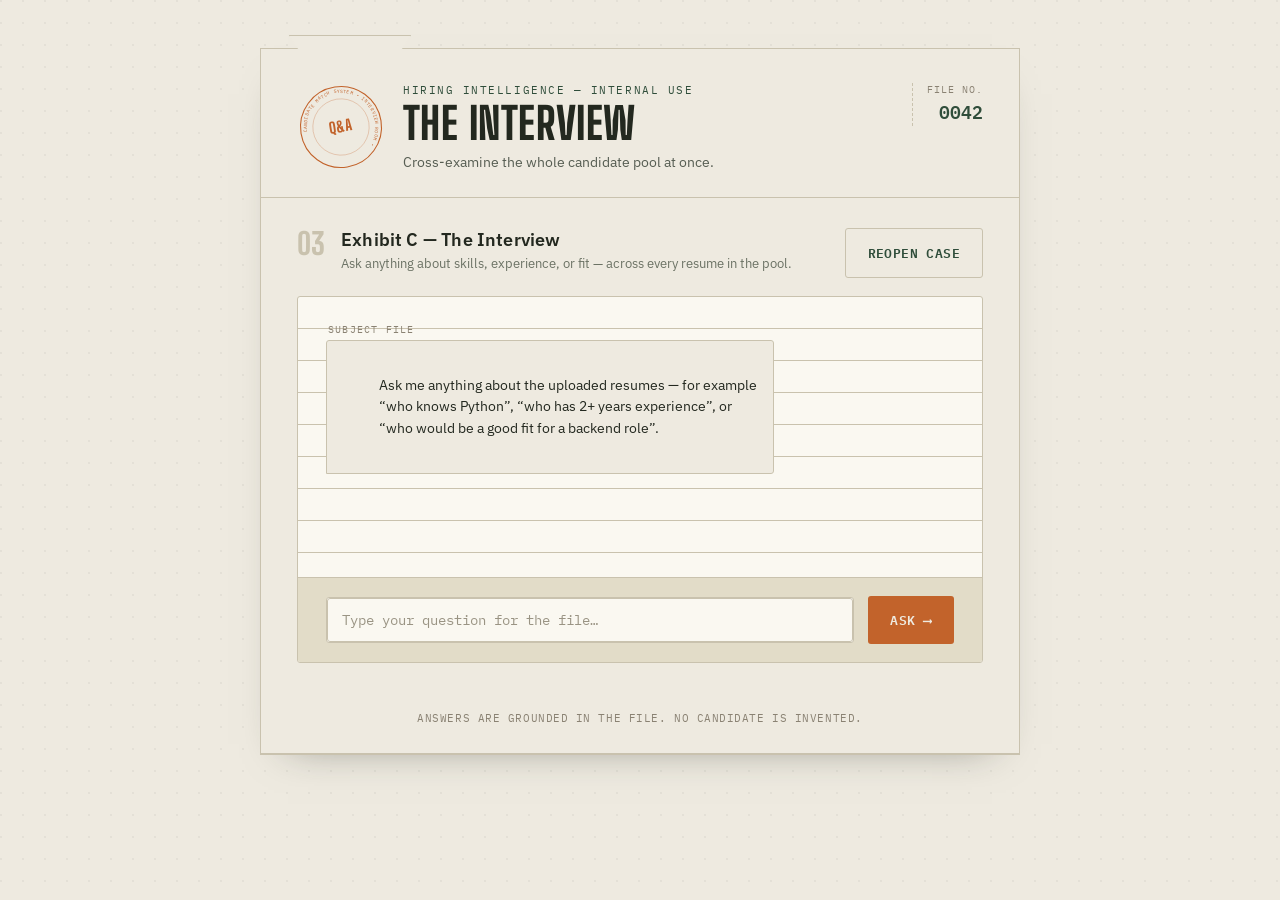
==== templates/chat.html @ f8dad5a3 "feat: add resume chatbot (RAG) + split upload/match/chat flow" ====
<!DOCTYPE html>
<html lang="en">
<head>
<meta charset="UTF-8">
<meta name="viewport" content="width=device-width, initial-scale=1.0">
<title>AI Resume Matcher — Chat</title>
<link rel="preconnect" href="https://fonts.googleapis.com">
<link rel="preconnect" href="https://fonts.gstatic.com" crossorigin>
<link href="https://fonts.googleapis.com/css2?family=Big+Shoulders+Display:wght@600;800&family=IBM+Plex+Mono:wght@400;500;600&family=IBM+Plex+Sans:wght@400;500;600&display=swap" rel="stylesheet">
<link rel="stylesheet" href="/static/style.css">
<link rel="stylesheet" href="/static/chat.css">
</head>
<body>

<main class="folder folder--chat">

  <header class="folder__header">
    <div class="stamp" aria-hidden="true">
      <svg viewBox="0 0 200 200" class="stamp__svg">
        <defs>
          <path id="stampCircleChat" d="M 100,100 m -78,0 a 78,78 0 1,1 156,0 a 78,78 0 1,1 -156,0"/>
        </defs>
        <circle cx="100" cy="100" r="92" class="stamp__ring stamp__ring--outer"/>
        <circle cx="100" cy="100" r="64" class="stamp__ring stamp__ring--inner"/>
        <text class="stamp__text">
          <textPath href="#stampCircleChat" startOffset="0%">
            CANDIDATE MATCH SYSTEM &#8226; INTERVIEW ROOM &#8226;
          </textPath>
        </text>
        <text x="100" y="112" class="stamp__pct" text-anchor="middle">Q&amp;A</text>
      </svg>
    </div>

    <div class="folder__heading">
      <p class="eyebrow">Hiring Intelligence &#8212; Internal Use</p>
      <h1>The&nbsp;Interview</h1>
      <p class="folder__sub">Cross-examine the whole candidate pool at once.</p>
    </div>

    <div class="case-tab">
      <span class="case-tab__label">File No.</span>
      <span class="case-tab__value">0042</span>
    </div>
  </header>

  <section class="exhibit exhibit--chat" aria-labelledby="exhibitC">
    <div class="exhibit__head">
      <span class="exhibit__index">03</span>
      <div>
        <h2 id="exhibitC">Exhibit C &#8212; The Interview</h2>
        <p class="exhibit__hint">Ask anything about skills, experience, or fit — across every resume in the pool.</p>
      </div>
      <button type="button" id="reset-btn" class="btn btn--ghost">Reopen Case</button>
    </div>

    <div class="interview-room">
      <div class="transcript" id="chat-window">
        <div class="entry entry--bot">
          <span class="entry__tag">SUBJECT FILE</span>
          <div class="entry__bubble">
            Ask me anything about the uploaded resumes — for example
            &#8220;who knows Python&#8221;, &#8220;who has 2+ years experience&#8221;, or
            &#8220;who would be a good fit for a backend role&#8221;.
          </div>
        </div>
      </div>

      <form id="chat-form" class="interrogate-form">
        <div class="notepad notepad--chat">
          <input
            type="text"
            id="question-input"
            name="question"
            placeholder="Type your question for the file&#8230;"
            autocomplete="off"
            required
          />
        </div>
        <button type="submit" class="btn btn--rust" id="send-btn">Ask&nbsp;&#10230;</button>
      </form>
    </div>
  </section>

  <footer class="folder__footer">
    <span>Answers are grounded in the file. No candidate is invented.</span>
  </footer>

</main>

<script src="/static/chat.js"></script>
</body>
</html>
---- static/style.css ----
/* ============================================================
   AI Resume Matcher — "Case File" system
   Palette:
     --paper       #EEEAE0  base stock
     --paper-dark  #E2DCC8  inset / card stock
     --ink         #23281F  primary text, near-black green ink
     --pine        #2F4D3A  primary accent (folder tab, upload)
     --rust        #C2632B  secondary accent (stamp, match CTA)
     --line        #C9C2AE  hairline rules
   Type:
     Display — Big Shoulders Display (stenciled, stamped feel)
     Body    — IBM Plex Sans
     Data    — IBM Plex Mono (filenames, counters, JD body)
   ============================================================ */

:root{
  --paper: #EEEAE0;
  --paper-dark: #E2DCC8;
  --ink: #23281F;
  --pine: #2F4D3A;
  --pine-dark: #213b2c;
  --rust: #C2632B;
  --rust-dark: #a14f22;
  --line: #C9C2AE;
  --radius: 3px;
}

*{ box-sizing: border-box; }

body{
  margin: 0;
  padding: 48px 20px 80px;
  background: var(--paper);
  background-image:
    radial-gradient(circle at 1px 1px, rgba(35,40,31,0.05) 1px, transparent 0);
  background-size: 22px 22px;
  color: var(--ink);
  font-family: 'IBM Plex Sans', Arial, sans-serif;
  display: flex;
  justify-content: center;
}

.visually-hidden-input{
  position: absolute;
  width: 1px; height: 1px;
  opacity: 0; overflow: hidden;
}

/* ---------- Folder shell ---------- */

.folder{
  width: 100%;
  max-width: 760px;
  background: var(--paper);
  border: 1px solid var(--line);
  box-shadow: 0 1px 0 var(--line), 0 18px 40px -28px rgba(35,40,31,0.5);
  position: relative;
}

.folder::before{
  /* die-cut tab notch at top-left, evokes a manila folder edge */
  content: "";
  position: absolute;
  top: -14px;
  left: 28px;
  width: 120px;
  height: 14px;
  background: var(--paper);
  border: 1px solid var(--line);
  border-bottom: none;
  clip-path: polygon(8% 100%, 0 0, 100% 0, 92% 100%);
}

.folder__header{
  display: grid;
  grid-template-columns: auto 1fr auto;
  align-items: center;
  gap: 18px;
  padding: 34px 36px 26px;
  border-bottom: 1px solid var(--line);
}

.eyebrow{
  margin: 0 0 6px;
  font-family: 'IBM Plex Mono', monospace;
  font-size: 11px;
  letter-spacing: 0.14em;
  text-transform: uppercase;
  color: var(--pine);
}

.folder__heading h1{
  margin: 0;
  font-family: 'Big Shoulders Display', sans-serif;
  font-weight: 800;
  font-size: 44px;
  line-height: 0.95;
  letter-spacing: 0.01em;
  text-transform: uppercase;
  color: var(--ink);
}

.folder__sub{
  margin: 8px 0 0;
  font-size: 14px;
  color: #565d52;
}

.case-tab{
  align-self: start;
  text-align: right;
  font-family: 'IBM Plex Mono', monospace;
  border-left: 1px dashed var(--line);
  padding-left: 14px;
  white-space: nowrap;
}

.case-tab__label{
  display: block;
  font-size: 10px;
  letter-spacing: 0.1em;
  text-transform: uppercase;
  color: #8a8273;
}

.case-tab__value{
  display: block;
  font-size: 18px;
  font-weight: 600;
  color: var(--pine);
}

/* ---------- Stamp signature ---------- */

.stamp{
  width: 88px;
  height: 88px;
  transform: rotate(-9deg);
  flex-shrink: 0;
}

.stamp__svg{ width: 100%; height: 100%; }

.stamp__ring{
  fill: none;
  stroke: var(--rust);
}
.stamp__ring--outer{ stroke-width: 2.5; }
.stamp__ring--inner{ stroke-width: 1; opacity: 0.6; }

.stamp__text{
  font-family: 'IBM Plex Mono', monospace;
  font-size: 10.5px;
  letter-spacing: 0.05em;
  fill: var(--rust);
  text-transform: uppercase;
}

.stamp__pct{
  font-family: 'Big Shoulders Display', sans-serif;
  font-weight: 800;
  font-size: 34px;
  fill: var(--rust);
}

/* ---------- Exhibit sections ---------- */

.exhibit{
  padding: 30px 36px;
}

.exhibit__head{
  display: flex;
  gap: 16px;
  align-items: baseline;
  margin-bottom: 18px;
}

.exhibit__index{
  font-family: 'Big Shoulders Display', sans-serif;
  font-weight: 800;
  font-size: 30px;
  color: var(--line);
  line-height: 1;
}

.exhibit h2{
  margin: 0 0 4px;
  font-size: 18px;
  font-weight: 600;
  letter-spacing: 0.01em;
}

.exhibit__hint{
  margin: 0;
  font-size: 13px;
  color: #6b7264;
}

/* ---------- Dropzone (upload) ---------- */

.dropform{
  display: flex;
  flex-direction: column;
  gap: 16px;
}

.dropzone{
  display: flex;
  flex-direction: column;
  align-items: center;
  gap: 10px;
  text-align: center;
  padding: 30px 20px;
  border: 1.5px dashed var(--line);
  border-radius: var(--radius);
  background: var(--paper-dark);
  color: var(--pine);
  cursor: pointer;
  transition: border-color 0.15s ease, background 0.15s ease;
}

.dropzone:hover{
  border-color: var(--pine);
}

.dropzone--drag{
  border-color: var(--pine);
  background: #dfe7df;
}

.dropzone--filled{
  border-style: solid;
  border-color: var(--pine);
}

.dropzone__icon{
  width: 30px;
  height: 30px;
  color: var(--pine);
}

.dropzone__text{
  display: flex;
  flex-direction: column;
  gap: 2px;
}

.dropzone__text strong{
  font-size: 14px;
  color: var(--ink);
}

.dropzone__text span{
  font-size: 12px;
  color: #767d6c;
}

.dropzone__filename{
  font-family: 'IBM Plex Mono', monospace;
  font-size: 12.5px;
  color: var(--rust);
  min-height: 16px;
}

/* ---------- Notepad (JD textarea) ---------- */

.matchform{
  display: flex;
  flex-direction: column;
  gap: 16px;
}

.notepad{
  position: relative;
  border: 1px solid var(--line);
  background: #FAF8F1;
  border-radius: var(--radius);
  padding-left: 44px;
  box-shadow: inset 0 1px 0 rgba(255,255,255,0.6);
}

.notepad::before{
  /* red margin rule, legal-pad style */
  content: "";
  position: absolute;
  top: 0;
  bottom: 0;
  left: 32px;
  width: 1px;
  background: rgba(194, 99, 43, 0.35);
}

#jd{
  width: 100%;
  border: none;
  background: transparent;
  resize: vertical;
  font-family: 'IBM Plex Mono', monospace;
  font-size: 13.5px;
  line-height: 26px;
  color: var(--ink);
  padding: 14px 16px 14px 8px;
  background-image: repeating-linear-gradient(
    to bottom,
    transparent 0,
    transparent 25px,
    var(--line) 25px,
    var(--line) 26px
  );
}

#jd:focus,
.dropzone:focus-within{
  outline: none;
  box-shadow: 0 0 0 3px rgba(47, 77, 58, 0.25);
}

#jd::placeholder{
  color: #9a9484;
}

/* ---------- Buttons ---------- */

.btn{
  align-self: flex-start;
  font-family: 'IBM Plex Mono', monospace;
  font-size: 13px;
  font-weight: 600;
  letter-spacing: 0.03em;
  text-transform: uppercase;
  color: var(--paper);
  border: none;
  border-radius: var(--radius);
  padding: 13px 22px;
  cursor: pointer;
  transition: transform 0.1s ease, background 0.15s ease;
}

.btn:active{ transform: translateY(1px); }

.btn:focus-visible{
  outline: 3px solid var(--ink);
  outline-offset: 2px;
}

.btn--pine{ background: var(--pine); }
.btn--pine:hover{ background: var(--pine-dark); }

.btn--rust{ background: var(--rust); }
.btn--rust:hover{ background: var(--rust-dark); }

/* ---------- Divider between exhibits ---------- */

.divider{
  display: flex;
  align-items: center;
  gap: 10px;
  padding: 0 36px;
}

.divider span:not(.divider__mark){
  flex: 1;
  height: 1px;
  background: var(--line);
}

.divider__mark{
  font-family: 'IBM Plex Mono', monospace;
  font-size: 12px;
  color: var(--pine);
  width: 22px;
  height: 22px;
  border: 1px solid var(--line);
  border-radius: 50%;
  display: flex;
  align-items: center;
  justify-content: center;
}

/* ---------- Footer ---------- */

.folder__footer{
  padding: 18px 36px 28px;
  font-family: 'IBM Plex Mono', monospace;
  font-size: 11px;
  letter-spacing: 0.05em;
  text-transform: uppercase;
  color: #8a8273;
  text-align: center;
}

/* ---------- Responsive ---------- */

@media (max-width: 600px){
  body{ padding: 28px 12px 60px; }

  .folder__header{
    grid-template-columns: auto 1fr;
    grid-template-areas:
      "stamp heading"
      "tab   tab";
    padding: 26px 20px 20px;
  }
  .stamp{ grid-area: stamp; width: 64px; height: 64px; }
  .folder__heading{ grid-area: heading; }
  .case-tab{
    grid-area: tab;
    text-align: left;
    border-left: none;
    border-top: 1px dashed var(--line);
    padding: 10px 0 0;
    margin-top: 10px;
  }

  .folder__heading h1{ font-size: 32px; }

  .exhibit{ padding: 24px 20px; }
  .divider{ padding: 0 20px; }
  .folder__footer{ padding: 16px 20px 24px; }
}

@media (prefers-reduced-motion: reduce){
  .btn{ transition: none; }
}
---- static/chat.css ----
/* ============================================================
   AI Resume Matcher — Chat ("The Interview")
   Extends style.css — relies on the same --paper / --ink / --pine /
   --rust / --line variables already defined there. Loaded AFTER
   style.css, so this file only adds what's new for the chat view.
   ============================================================ */

.folder--chat{
  display: flex;
  flex-direction: column;
}

.exhibit--chat{
  display: flex;
  flex-direction: column;
  flex: 1;
}

.exhibit--chat .exhibit__head{
  align-items: flex-start;
  justify-content: space-between;
}

.exhibit--chat .exhibit__head > div{
  flex: 1;
}

/* ---------- Ghost button (Reopen Case / reset) ---------- */

.btn--ghost{
  background: transparent;
  color: var(--pine);
  border: 1px solid var(--line);
  align-self: flex-start;
}

.btn--ghost:hover{
  background: var(--paper-dark);
  border-color: var(--pine);
}

/* ---------- Interview room shell ---------- */

.interview-room{
  display: flex;
  flex-direction: column;
  border: 1px solid var(--line);
  background: #FAF8F1;
  border-radius: var(--radius);
  overflow: hidden;
}

/* ---------- Transcript (message list) ---------- */

.transcript{
  display: flex;
  flex-direction: column;
  gap: 18px;
  padding: 26px 28px;
  max-height: 480px;
  min-height: 280px;
  overflow-y: auto;
  background-image: repeating-linear-gradient(
    to bottom,
    transparent 0,
    transparent 31px,
    var(--line) 31px,
    var(--line) 32px
  );
}

.entry{
  display: flex;
  flex-direction: column;
  gap: 4px;
  max-width: 82%;
}

.entry--user{
  align-self: flex-end;
  align-items: flex-end;
}

.entry--bot{
  align-self: flex-start;
  align-items: flex-start;
}

.entry__tag{
  font-family: 'IBM Plex Mono', monospace;
  font-size: 10px;
  letter-spacing: 0.12em;
  text-transform: uppercase;
  color: #8a8273;
  padding: 0 2px;
}

.entry--user .entry__tag{
  color: var(--rust);
}

.entry__bubble{
  font-size: 14px;
  line-height: 1.55;
  padding: 12px 16px;
  border-radius: var(--radius);
  white-space: pre-wrap;
}

.entry--bot .entry__bubble{
  background: var(--paper);
  border: 1px solid var(--line);
  color: var(--ink);
  border-bottom-left-radius: 0;
}

.entry--user .entry__bubble{
  background: var(--pine);
  color: var(--paper);
  border-bottom-right-radius: 0;
}

.entry__bubble.is-loading{
  font-style: italic;
  color: #8a8273;
}

.entry--bot .entry__bubble.is-error{
  background: #f3e3da;
  border-color: var(--rust);
  color: var(--rust-dark);
}

/* ---------- Question input row ---------- */

.interrogate-form{
  display: flex;
  gap: 14px;
  align-items: center;
  padding: 18px 28px;
  border-top: 1px solid var(--line);
  background: var(--paper-dark);
}

.notepad--chat{
  flex: 1;
  padding-left: 0;
  background: #FAF8F1;
}

.notepad--chat::before{
  display: none;
}

#question-input{
  width: 100%;
  border: 1px solid var(--line);
  background: #FAF8F1;
  border-radius: var(--radius);
  font-family: 'IBM Plex Mono', monospace;
  font-size: 13.5px;
  color: var(--ink);
  padding: 12px 14px;
}

#question-input::placeholder{
  color: #9a9484;
}

#question-input:focus{
  outline: none;
  box-shadow: 0 0 0 3px rgba(47, 77, 58, 0.25);
  border-color: var(--pine);
}

#send-btn:disabled{
  background: #b9ad97;
  cursor: not-allowed;
}

/* ---------- Responsive ---------- */

@media (max-width: 600px){
  .exhibit--chat .exhibit__head{
    flex-direction: column;
    gap: 12px;
  }

  .btn--ghost{
    align-self: stretch;
    text-align: center;
  }

  .transcript{
    max-height: 60vh;
    padding: 20px 18px;
  }

  .entry{ max-width: 92%; }

  .interrogate-form{
    flex-direction: column;
    align-items: stretch;
    padding: 16px 18px;
  }

  #send-btn{
    align-self: stretch;
    text-align: center;
  }
}
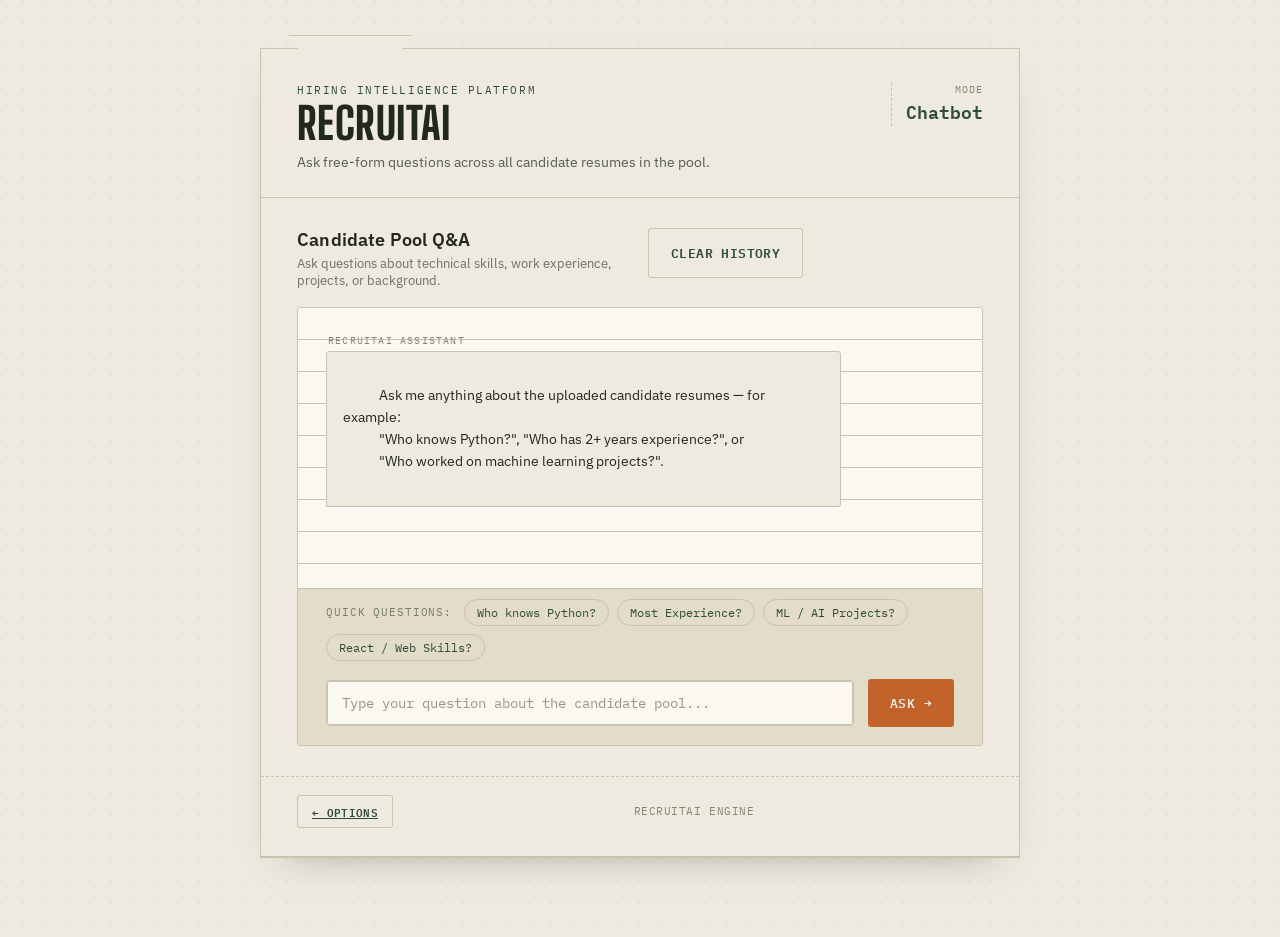
==== commit 3082671d: "refactor: modular app/ architecture, centralized prompts, UI cleanup - Restructured project into cle" ====
--- a/templates/chat.html
+++ b/templates/chat.html
@@ -3,7 +3,7 @@
 <head>
 <meta charset="UTF-8">
 <meta name="viewport" content="width=device-width, initial-scale=1.0">
-<title>AI Resume Matcher — Chat</title>
+<title>RecruitAI — Candidate Chatbot</title>
 <link rel="preconnect" href="https://fonts.googleapis.com">
 <link rel="preconnect" href="https://fonts.gstatic.com" crossorigin>
 <link href="https://fonts.googleapis.com/css2?family=Big+Shoulders+Display:wght@600;800&family=IBM+Plex+Mono:wght@400;500;600&family=IBM+Plex+Sans:wght@400;500;600&display=swap" rel="stylesheet">
@@ -15,54 +15,48 @@
 <main class="folder folder--chat">
 
   <header class="folder__header">
-    <div class="stamp" aria-hidden="true">
-      <svg viewBox="0 0 200 200" class="stamp__svg">
-        <defs>
-          <path id="stampCircleChat" d="M 100,100 m -78,0 a 78,78 0 1,1 156,0 a 78,78 0 1,1 -156,0"/>
-        </defs>
-        <circle cx="100" cy="100" r="92" class="stamp__ring stamp__ring--outer"/>
-        <circle cx="100" cy="100" r="64" class="stamp__ring stamp__ring--inner"/>
-        <text class="stamp__text">
-          <textPath href="#stampCircleChat" startOffset="0%">
-            CANDIDATE MATCH SYSTEM &#8226; INTERVIEW ROOM &#8226;
-          </textPath>
-        </text>
-        <text x="100" y="112" class="stamp__pct" text-anchor="middle">Q&amp;A</text>
-      </svg>
-    </div>
-
     <div class="folder__heading">
-      <p class="eyebrow">Hiring Intelligence &#8212; Internal Use</p>
-      <h1>The&nbsp;Interview</h1>
-      <p class="folder__sub">Cross-examine the whole candidate pool at once.</p>
+      <p class="eyebrow">Hiring Intelligence Platform</p>
+      <h1>RecruitAI</h1>
+      <p class="folder__sub">Ask free-form questions across all candidate resumes in the pool.</p>
     </div>
 
     <div class="case-tab">
-      <span class="case-tab__label">File No.</span>
-      <span class="case-tab__value">0042</span>
+      <span class="case-tab__label">Mode</span>
+      <span class="case-tab__value">Chatbot</span>
     </div>
   </header>
 
   <section class="exhibit exhibit--chat" aria-labelledby="exhibitC">
     <div class="exhibit__head">
-      <span class="exhibit__index">03</span>
       <div>
-        <h2 id="exhibitC">Exhibit C &#8212; The Interview</h2>
-        <p class="exhibit__hint">Ask anything about skills, experience, or fit — across every resume in the pool.</p>
+        <h2 id="exhibitC">Candidate Pool Q&amp;A</h2>
+        <p class="exhibit__hint">Ask questions about technical skills, work experience, projects, or background.</p>
       </div>
-      <button type="button" id="reset-btn" class="btn btn--ghost">Reopen Case</button>
+      <div style="display: flex; gap: 8px;">
+        <button type="button" id="reset-btn" class="btn btn--ghost">Clear History</button>
+      </div>
     </div>
 
     <div class="interview-room">
       <div class="transcript" id="chat-window">
         <div class="entry entry--bot">
-          <span class="entry__tag">SUBJECT FILE</span>
+          <span class="entry__tag">RECRUITAI ASSISTANT</span>
           <div class="entry__bubble">
-            Ask me anything about the uploaded resumes — for example
-            &#8220;who knows Python&#8221;, &#8220;who has 2+ years experience&#8221;, or
-            &#8220;who would be a good fit for a backend role&#8221;.
+            Ask me anything about the uploaded candidate resumes — for example:
+            "Who knows Python?", "Who has 2+ years experience?", or
+            "Who worked on machine learning projects?".
           </div>
         </div>
+      </div>
+
+      <!-- Quick Suggestion Chips without Emojis -->
+      <div class="chat-suggestions">
+        <span class="chat-suggestions__label">Quick Questions:</span>
+        <span class="chip chat-chip" data-q="Who knows Python?">Who knows Python?</span>
+        <span class="chip chat-chip" data-q="Which candidate has the most experience?">Most Experience?</span>
+        <span class="chip chat-chip" data-q="Who worked on Machine Learning or AI projects?">ML / AI Projects?</span>
+        <span class="chip chat-chip" data-q="Who has React or Web development skills?">React / Web Skills?</span>
       </div>
 
       <form id="chat-form" class="interrogate-form">
@@ -71,18 +65,19 @@
             type="text"
             id="question-input"
             name="question"
-            placeholder="Type your question for the file&#8230;"
+            placeholder="Type your question about the candidate pool..."
             autocomplete="off"
             required
           />
         </div>
-        <button type="submit" class="btn btn--rust" id="send-btn">Ask&nbsp;&#10230;</button>
+        <button type="submit" class="btn btn--rust" id="send-btn">Ask &rarr;</button>
       </form>
     </div>
   </section>
 
   <footer class="folder__footer">
-    <span>Answers are grounded in the file. No candidate is invented.</span>
+    <a href="/upload-zip" class="btn btn--outline" style="padding: 6px 14px; font-size: 11px;">&larr; Options</a>
+    <span>RecruitAI Engine</span>
   </footer>
 
 </main>
--- a/static/style.css
+++ b/static/style.css
@@ -1,425 +1,809 @@
-/* ============================================================
-   AI Resume Matcher — "Case File" system
-   Palette:
-     --paper       #EEEAE0  base stock
-     --paper-dark  #E2DCC8  inset / card stock
-     --ink         #23281F  primary text, near-black green ink
-     --pine        #2F4D3A  primary accent (folder tab, upload)
-     --rust        #C2632B  secondary accent (stamp, match CTA)
-     --line        #C9C2AE  hairline rules
-   Type:
-     Display — Big Shoulders Display (stenciled, stamped feel)
-     Body    — IBM Plex Sans
-     Data    — IBM Plex Mono (filenames, counters, JD body)
-   ============================================================ */
-
-:root{
-  --paper: #EEEAE0;
-  --paper-dark: #E2DCC8;
-  --ink: #23281F;
-  --pine: #2F4D3A;
-  --pine-dark: #213b2c;
-  --rust: #C2632B;
-  --rust-dark: #a14f22;
-  --line: #C9C2AE;
-  --radius: 3px;
-}
-
-*{ box-sizing: border-box; }
-
-body{
-  margin: 0;
-  padding: 48px 20px 80px;
-  background: var(--paper);
-  background-image:
-    radial-gradient(circle at 1px 1px, rgba(35,40,31,0.05) 1px, transparent 0);
-  background-size: 22px 22px;
-  color: var(--ink);
-  font-family: 'IBM Plex Sans', Arial, sans-serif;
-  display: flex;
-  justify-content: center;
-}
-
-.visually-hidden-input{
-  position: absolute;
-  width: 1px; height: 1px;
-  opacity: 0; overflow: hidden;
-}
-
-/* ---------- Folder shell ---------- */
-
-.folder{
-  width: 100%;
-  max-width: 760px;
-  background: var(--paper);
-  border: 1px solid var(--line);
-  box-shadow: 0 1px 0 var(--line), 0 18px 40px -28px rgba(35,40,31,0.5);
-  position: relative;
-}
-
-.folder::before{
-  /* die-cut tab notch at top-left, evokes a manila folder edge */
-  content: "";
-  position: absolute;
-  top: -14px;
-  left: 28px;
-  width: 120px;
-  height: 14px;
-  background: var(--paper);
-  border: 1px solid var(--line);
-  border-bottom: none;
-  clip-path: polygon(8% 100%, 0 0, 100% 0, 92% 100%);
-}
-
-.folder__header{
-  display: grid;
-  grid-template-columns: auto 1fr auto;
-  align-items: center;
-  gap: 18px;
-  padding: 34px 36px 26px;
-  border-bottom: 1px solid var(--line);
-}
-
-.eyebrow{
-  margin: 0 0 6px;
-  font-family: 'IBM Plex Mono', monospace;
-  font-size: 11px;
-  letter-spacing: 0.14em;
-  text-transform: uppercase;
-  color: var(--pine);
-}
-
-.folder__heading h1{
-  margin: 0;
-  font-family: 'Big Shoulders Display', sans-serif;
-  font-weight: 800;
-  font-size: 44px;
-  line-height: 0.95;
-  letter-spacing: 0.01em;
-  text-transform: uppercase;
-  color: var(--ink);
-}
-
-.folder__sub{
-  margin: 8px 0 0;
-  font-size: 14px;
-  color: #565d52;
-}
-
-.case-tab{
-  align-self: start;
-  text-align: right;
-  font-family: 'IBM Plex Mono', monospace;
-  border-left: 1px dashed var(--line);
-  padding-left: 14px;
-  white-space: nowrap;
-}
-
-.case-tab__label{
-  display: block;
-  font-size: 10px;
-  letter-spacing: 0.1em;
-  text-transform: uppercase;
-  color: #8a8273;
-}
-
-.case-tab__value{
-  display: block;
-  font-size: 18px;
-  font-weight: 600;
-  color: var(--pine);
-}
-
-/* ---------- Stamp signature ---------- */
-
-.stamp{
-  width: 88px;
-  height: 88px;
-  transform: rotate(-9deg);
-  flex-shrink: 0;
-}
-
-.stamp__svg{ width: 100%; height: 100%; }
-
-.stamp__ring{
-  fill: none;
-  stroke: var(--rust);
-}
-.stamp__ring--outer{ stroke-width: 2.5; }
-.stamp__ring--inner{ stroke-width: 1; opacity: 0.6; }
-
-.stamp__text{
-  font-family: 'IBM Plex Mono', monospace;
-  font-size: 10.5px;
-  letter-spacing: 0.05em;
-  fill: var(--rust);
-  text-transform: uppercase;
-}
-
-.stamp__pct{
-  font-family: 'Big Shoulders Display', sans-serif;
-  font-weight: 800;
-  font-size: 34px;
-  fill: var(--rust);
-}
-
-/* ---------- Exhibit sections ---------- */
-
-.exhibit{
-  padding: 30px 36px;
-}
-
-.exhibit__head{
-  display: flex;
-  gap: 16px;
-  align-items: baseline;
-  margin-bottom: 18px;
-}
-
-.exhibit__index{
-  font-family: 'Big Shoulders Display', sans-serif;
-  font-weight: 800;
-  font-size: 30px;
-  color: var(--line);
-  line-height: 1;
-}
-
-.exhibit h2{
-  margin: 0 0 4px;
-  font-size: 18px;
-  font-weight: 600;
-  letter-spacing: 0.01em;
-}
-
-.exhibit__hint{
-  margin: 0;
-  font-size: 13px;
-  color: #6b7264;
-}
-
-/* ---------- Dropzone (upload) ---------- */
-
-.dropform{
-  display: flex;
-  flex-direction: column;
-  gap: 16px;
-}
-
-.dropzone{
-  display: flex;
-  flex-direction: column;
-  align-items: center;
-  gap: 10px;
-  text-align: center;
-  padding: 30px 20px;
-  border: 1.5px dashed var(--line);
-  border-radius: var(--radius);
-  background: var(--paper-dark);
-  color: var(--pine);
-  cursor: pointer;
-  transition: border-color 0.15s ease, background 0.15s ease;
-}
-
-.dropzone:hover{
-  border-color: var(--pine);
-}
-
-.dropzone--drag{
-  border-color: var(--pine);
-  background: #dfe7df;
-}
-
-.dropzone--filled{
-  border-style: solid;
-  border-color: var(--pine);
-}
-
-.dropzone__icon{
-  width: 30px;
-  height: 30px;
-  color: var(--pine);
-}
-
-.dropzone__text{
-  display: flex;
-  flex-direction: column;
-  gap: 2px;
-}
-
-.dropzone__text strong{
-  font-size: 14px;
-  color: var(--ink);
-}
-
-.dropzone__text span{
-  font-size: 12px;
-  color: #767d6c;
-}
-
-.dropzone__filename{
-  font-family: 'IBM Plex Mono', monospace;
-  font-size: 12.5px;
-  color: var(--rust);
-  min-height: 16px;
-}
-
-/* ---------- Notepad (JD textarea) ---------- */
-
-.matchform{
-  display: flex;
-  flex-direction: column;
-  gap: 16px;
-}
-
-.notepad{
-  position: relative;
-  border: 1px solid var(--line);
-  background: #FAF8F1;
-  border-radius: var(--radius);
-  padding-left: 44px;
-  box-shadow: inset 0 1px 0 rgba(255,255,255,0.6);
-}
-
-.notepad::before{
-  /* red margin rule, legal-pad style */
-  content: "";
-  position: absolute;
-  top: 0;
-  bottom: 0;
-  left: 32px;
-  width: 1px;
-  background: rgba(194, 99, 43, 0.35);
-}
-
-#jd{
-  width: 100%;
-  border: none;
-  background: transparent;
-  resize: vertical;
-  font-family: 'IBM Plex Mono', monospace;
-  font-size: 13.5px;
-  line-height: 26px;
-  color: var(--ink);
-  padding: 14px 16px 14px 8px;
-  background-image: repeating-linear-gradient(
-    to bottom,
-    transparent 0,
-    transparent 25px,
-    var(--line) 25px,
-    var(--line) 26px
-  );
-}
-
-#jd:focus,
-.dropzone:focus-within{
-  outline: none;
-  box-shadow: 0 0 0 3px rgba(47, 77, 58, 0.25);
-}
-
-#jd::placeholder{
-  color: #9a9484;
-}
-
-/* ---------- Buttons ---------- */
-
-.btn{
-  align-self: flex-start;
-  font-family: 'IBM Plex Mono', monospace;
-  font-size: 13px;
-  font-weight: 600;
-  letter-spacing: 0.03em;
-  text-transform: uppercase;
-  color: var(--paper);
-  border: none;
-  border-radius: var(--radius);
-  padding: 13px 22px;
-  cursor: pointer;
-  transition: transform 0.1s ease, background 0.15s ease;
-}
-
-.btn:active{ transform: translateY(1px); }
-
-.btn:focus-visible{
-  outline: 3px solid var(--ink);
-  outline-offset: 2px;
-}
-
-.btn--pine{ background: var(--pine); }
-.btn--pine:hover{ background: var(--pine-dark); }
-
-.btn--rust{ background: var(--rust); }
-.btn--rust:hover{ background: var(--rust-dark); }
-
-/* ---------- Divider between exhibits ---------- */
-
-.divider{
-  display: flex;
-  align-items: center;
-  gap: 10px;
-  padding: 0 36px;
-}
-
-.divider span:not(.divider__mark){
-  flex: 1;
-  height: 1px;
-  background: var(--line);
-}
-
-.divider__mark{
-  font-family: 'IBM Plex Mono', monospace;
-  font-size: 12px;
-  color: var(--pine);
-  width: 22px;
-  height: 22px;
-  border: 1px solid var(--line);
-  border-radius: 50%;
-  display: flex;
-  align-items: center;
-  justify-content: center;
-}
-
-/* ---------- Footer ---------- */
-
-.folder__footer{
-  padding: 18px 36px 28px;
-  font-family: 'IBM Plex Mono', monospace;
-  font-size: 11px;
-  letter-spacing: 0.05em;
-  text-transform: uppercase;
-  color: #8a8273;
-  text-align: center;
-}
-
-/* ---------- Responsive ---------- */
-
-@media (max-width: 600px){
-  body{ padding: 28px 12px 60px; }
-
-  .folder__header{
-    grid-template-columns: auto 1fr;
-    grid-template-areas:
-      "stamp heading"
-      "tab   tab";
-    padding: 26px 20px 20px;
-  }
-  .stamp{ grid-area: stamp; width: 64px; height: 64px; }
-  .folder__heading{ grid-area: heading; }
-  .case-tab{
-    grid-area: tab;
-    text-align: left;
-    border-left: none;
-    border-top: 1px dashed var(--line);
-    padding: 10px 0 0;
-    margin-top: 10px;
-  }
-
-  .folder__heading h1{ font-size: 32px; }
-
-  .exhibit{ padding: 24px 20px; }
-  .divider{ padding: 0 20px; }
-  .folder__footer{ padding: 16px 20px 24px; }
-}
-
-@media (prefers-reduced-motion: reduce){
-  .btn{ transition: none; }
-}+/* ============================================================
+   AI Resume Matcher — "Case File" system
+   Palette:
+     --paper       #EEEAE0  base stock
+     --paper-dark  #E2DCC8  inset / card stock
+     --ink         #23281F  primary text, near-black green ink
+     --pine        #2F4D3A  primary accent (folder tab, upload)
+     --rust        #C2632B  secondary accent (stamp, match CTA)
+     --line        #C9C2AE  hairline rules
+   Type:
+     Display — Big Shoulders Display (stenciled, stamped feel)
+     Body    — IBM Plex Sans
+     Data    — IBM Plex Mono (filenames, counters, JD body)
+   ============================================================ */
+
+:root{
+  --paper: #EEEAE0;
+  --paper-dark: #E2DCC8;
+  --ink: #23281F;
+  --pine: #2F4D3A;
+  --pine-dark: #213b2c;
+  --rust: #C2632B;
+  --rust-dark: #a14f22;
+  --line: #C9C2AE;
+  --radius: 3px;
+}
+
+*{ box-sizing: border-box; }
+
+body{
+  margin: 0;
+  padding: 48px 20px 80px;
+  background: var(--paper);
+  background-image:
+    radial-gradient(circle at 1px 1px, rgba(35,40,31,0.05) 1px, transparent 0);
+  background-size: 22px 22px;
+  color: var(--ink);
+  font-family: 'IBM Plex Sans', Arial, sans-serif;
+  display: flex;
+  justify-content: center;
+}
+
+.visually-hidden-input{
+  position: absolute;
+  width: 1px; height: 1px;
+  opacity: 0; overflow: hidden;
+}
+
+/* ---------- Folder shell ---------- */
+
+.folder{
+  width: 100%;
+  max-width: 760px;
+  background: var(--paper);
+  border: 1px solid var(--line);
+  box-shadow: 0 1px 0 var(--line), 0 18px 40px -28px rgba(35,40,31,0.5);
+  position: relative;
+}
+
+.folder::before{
+  /* die-cut tab notch at top-left, evokes a manila folder edge */
+  content: "";
+  position: absolute;
+  top: -14px;
+  left: 28px;
+  width: 120px;
+  height: 14px;
+  background: var(--paper);
+  border: 1px solid var(--line);
+  border-bottom: none;
+  clip-path: polygon(8% 100%, 0 0, 100% 0, 92% 100%);
+}
+
+.folder__header{
+  display: flex;
+  justify-content: space-between;
+  align-items: center;
+  gap: 18px;
+  padding: 34px 36px 26px;
+  border-bottom: 1px solid var(--line);
+}
+
+.eyebrow{
+  margin: 0 0 6px;
+  font-family: 'IBM Plex Mono', monospace;
+  font-size: 11px;
+  letter-spacing: 0.14em;
+  text-transform: uppercase;
+  color: var(--pine);
+}
+
+.folder__heading h1{
+  margin: 0;
+  font-family: 'Big Shoulders Display', sans-serif;
+  font-weight: 800;
+  font-size: 44px;
+  line-height: 0.95;
+  letter-spacing: 0.01em;
+  text-transform: uppercase;
+  color: var(--ink);
+}
+
+.folder__sub{
+  margin: 8px 0 0;
+  font-size: 14px;
+  color: #565d52;
+}
+
+.case-tab{
+  align-self: start;
+  text-align: right;
+  font-family: 'IBM Plex Mono', monospace;
+  border-left: 1px dashed var(--line);
+  padding-left: 14px;
+  white-space: nowrap;
+}
+
+.case-tab__label{
+  display: block;
+  font-size: 10px;
+  letter-spacing: 0.1em;
+  text-transform: uppercase;
+  color: #8a8273;
+}
+
+.case-tab__value{
+  display: block;
+  font-size: 18px;
+  font-weight: 600;
+  color: var(--pine);
+}
+
+/* ---------- Stamp signature ---------- */
+
+.stamp{
+  width: 88px;
+  height: 88px;
+  transform: rotate(-9deg);
+  flex-shrink: 0;
+}
+
+.stamp__svg{ width: 100%; height: 100%; }
+
+.stamp__ring{
+  fill: none;
+  stroke: var(--rust);
+}
+.stamp__ring--outer{ stroke-width: 2.5; }
+.stamp__ring--inner{ stroke-width: 1; opacity: 0.6; }
+
+.stamp__text{
+  font-family: 'IBM Plex Mono', monospace;
+  font-size: 10.5px;
+  letter-spacing: 0.05em;
+  fill: var(--rust);
+  text-transform: uppercase;
+}
+
+.stamp__pct{
+  font-family: 'Big Shoulders Display', sans-serif;
+  font-weight: 800;
+  font-size: 34px;
+  fill: var(--rust);
+}
+
+/* ---------- Exhibit sections ---------- */
+
+.exhibit{
+  padding: 30px 36px;
+}
+
+.exhibit__head{
+  display: flex;
+  gap: 16px;
+  align-items: baseline;
+  margin-bottom: 18px;
+}
+
+.exhibit__index{
+  font-family: 'Big Shoulders Display', sans-serif;
+  font-weight: 800;
+  font-size: 30px;
+  color: var(--line);
+  line-height: 1;
+}
+
+.exhibit h2{
+  margin: 0 0 4px;
+  font-size: 18px;
+  font-weight: 600;
+  letter-spacing: 0.01em;
+}
+
+.exhibit__hint{
+  margin: 0;
+  font-size: 13px;
+  color: #6b7264;
+}
+
+/* ---------- Dropzone (upload) ---------- */
+
+.dropform{
+  display: flex;
+  flex-direction: column;
+  gap: 16px;
+}
+
+.dropzone{
+  display: flex;
+  flex-direction: column;
+  align-items: center;
+  gap: 10px;
+  text-align: center;
+  padding: 30px 20px;
+  border: 1.5px dashed var(--line);
+  border-radius: var(--radius);
+  background: var(--paper-dark);
+  color: var(--pine);
+  cursor: pointer;
+  transition: border-color 0.15s ease, background 0.15s ease;
+}
+
+.dropzone:hover{
+  border-color: var(--pine);
+}
+
+.dropzone--drag{
+  border-color: var(--pine);
+  background: #dfe7df;
+}
+
+.dropzone--filled{
+  border-style: solid;
+  border-color: var(--pine);
+}
+
+.dropzone__icon{
+  width: 30px;
+  height: 30px;
+  color: var(--pine);
+}
+
+.dropzone__text{
+  display: flex;
+  flex-direction: column;
+  gap: 2px;
+}
+
+.dropzone__text strong{
+  font-size: 14px;
+  color: var(--ink);
+}
+
+.dropzone__text span{
+  font-size: 12px;
+  color: #767d6c;
+}
+
+.dropzone__filename{
+  font-family: 'IBM Plex Mono', monospace;
+  font-size: 12.5px;
+  color: var(--rust);
+  min-height: 16px;
+}
+
+/* ---------- Notepad (JD textarea) ---------- */
+
+.matchform{
+  display: flex;
+  flex-direction: column;
+  gap: 16px;
+}
+
+.notepad{
+  position: relative;
+  border: 1px solid var(--line);
+  background: #FAF8F1;
+  border-radius: var(--radius);
+  padding-left: 44px;
+  box-shadow: inset 0 1px 0 rgba(255,255,255,0.6);
+}
+
+.notepad::before{
+  /* red margin rule, legal-pad style */
+  content: "";
+  position: absolute;
+  top: 0;
+  bottom: 0;
+  left: 32px;
+  width: 1px;
+  background: rgba(194, 99, 43, 0.35);
+}
+
+#jd{
+  width: 100%;
+  border: none;
+  background: transparent;
+  resize: vertical;
+  font-family: 'IBM Plex Mono', monospace;
+  font-size: 13.5px;
+  line-height: 26px;
+  color: var(--ink);
+  padding: 14px 16px 14px 8px;
+  background-image: repeating-linear-gradient(
+    to bottom,
+    transparent 0,
+    transparent 25px,
+    var(--line) 25px,
+    var(--line) 26px
+  );
+}
+
+#jd:focus,
+.dropzone:focus-within{
+  outline: none;
+  box-shadow: 0 0 0 3px rgba(47, 77, 58, 0.25);
+}
+
+#jd::placeholder{
+  color: #9a9484;
+}
+
+/* ---------- Buttons ---------- */
+
+.btn{
+  align-self: flex-start;
+  font-family: 'IBM Plex Mono', monospace;
+  font-size: 13px;
+  font-weight: 600;
+  letter-spacing: 0.03em;
+  text-transform: uppercase;
+  color: var(--paper);
+  border: none;
+  border-radius: var(--radius);
+  padding: 13px 22px;
+  cursor: pointer;
+  transition: transform 0.1s ease, background 0.15s ease;
+}
+
+.btn:active{ transform: translateY(1px); }
+
+.btn:focus-visible{
+  outline: 3px solid var(--ink);
+  outline-offset: 2px;
+}
+
+.btn--pine{ background: var(--pine); }
+.btn--pine:hover{ background: var(--pine-dark); }
+
+.btn--rust{ background: var(--rust); }
+.btn--rust:hover{ background: var(--rust-dark); }
+
+/* ---------- Divider between exhibits ---------- */
+
+.divider{
+  display: flex;
+  align-items: center;
+  gap: 10px;
+  padding: 0 36px;
+}
+
+.divider span:not(.divider__mark){
+  flex: 1;
+  height: 1px;
+  background: var(--line);
+}
+
+.divider__mark{
+  font-family: 'IBM Plex Mono', monospace;
+  font-size: 12px;
+  color: var(--pine);
+  width: 22px;
+  height: 22px;
+  border: 1px solid var(--line);
+  border-radius: 50%;
+  display: flex;
+  align-items: center;
+  justify-content: center;
+}
+
+/* ---------- Footer ---------- */
+
+.folder__footer{
+  padding: 18px 36px 28px;
+  font-family: 'IBM Plex Mono', monospace;
+  font-size: 11px;
+  letter-spacing: 0.05em;
+  text-transform: uppercase;
+  color: #8a8273;
+  text-align: center;
+  display: flex;
+  justify-content: space-between;
+  align-items: center;
+  gap: 12px;
+  border-top: 1px dashed var(--line);
+}
+
+.folder__footer span{ flex: 1; text-align: center; }
+
+/* ---------- Quick Prompt Chips ---------- */
+
+.chips-label{
+  font-family: 'IBM Plex Mono', monospace;
+  font-size: 11px;
+  text-transform: uppercase;
+  letter-spacing: 0.08em;
+  color: #767d6c;
+  margin-bottom: 8px;
+  display: block;
+}
+
+.chip-group{
+  display: flex;
+  flex-wrap: wrap;
+  gap: 8px;
+  margin-bottom: 14px;
+}
+
+.chip{
+  font-family: 'IBM Plex Mono', monospace;
+  font-size: 11.5px;
+  background: var(--paper-dark);
+  color: var(--pine);
+  border: 1px solid var(--line);
+  border-radius: 14px;
+  padding: 5px 12px;
+  cursor: pointer;
+  transition: all 0.15s ease;
+  user-select: none;
+}
+
+.chip:hover{
+  background: var(--pine);
+  color: var(--paper);
+  border-color: var(--pine);
+  transform: translateY(-1px);
+}
+
+.chip:active{
+  transform: translateY(0);
+}
+
+/* ---------- Results Component Styling ---------- */
+
+.results-summary{
+  background: var(--paper-dark);
+  border: 1px solid var(--line);
+  border-radius: var(--radius);
+  padding: 16px 20px;
+  margin-bottom: 24px;
+}
+
+.results-summary__title{
+  font-family: 'IBM Plex Mono', monospace;
+  font-size: 11px;
+  text-transform: uppercase;
+  letter-spacing: 0.1em;
+  color: var(--rust);
+  margin: 0 0 6px;
+}
+
+.results-summary__query{
+  font-family: 'IBM Plex Mono', monospace;
+  font-size: 13px;
+  color: var(--ink);
+  margin: 0;
+  white-space: pre-wrap;
+  word-break: break-word;
+  opacity: 0.9;
+}
+
+.results-list{
+  display: flex;
+  flex-direction: column;
+  gap: 14px;
+}
+
+.result-card{
+  display: flex;
+  flex-direction: column;
+  background: #FAF8F1;
+  border: 1px solid var(--line);
+  border-radius: var(--radius);
+  padding: 18px 22px;
+  transition: transform 0.15s ease, border-color 0.15s ease, box-shadow 0.15s ease;
+}
+
+.result-card--expandable{
+  gap: 12px;
+}
+
+.result-card__main{
+  display: flex;
+  align-items: center;
+  justify-content: space-between;
+  gap: 16px;
+  width: 100%;
+}
+
+.result-card:hover{
+  border-color: var(--pine);
+  box-shadow: 0 4px 12px -6px rgba(35,40,31,0.25);
+}
+
+.result-card__info{
+  display: flex;
+  align-items: center;
+  gap: 16px;
+  flex: 1;
+  min-width: 0;
+}
+
+.result-card__rank{
+  font-family: 'Big Shoulders Display', sans-serif;
+  font-weight: 800;
+  font-size: 28px;
+  color: var(--line);
+  width: 32px;
+  text-align: center;
+  flex-shrink: 0;
+}
+
+.result-card:nth-child(1) .result-card__rank{ color: var(--rust); }
+.result-card:nth-child(2) .result-card__rank{ color: var(--pine); }
+
+.result-card__details{
+  flex: 1;
+  min-width: 0;
+}
+
+.result-card__name{
+  font-family: 'IBM Plex Mono', monospace;
+  font-size: 14px;
+  font-weight: 600;
+  color: var(--ink);
+  margin: 0 0 6px;
+  display: flex;
+  align-items: center;
+  gap: 8px;
+  flex-wrap: wrap;
+}
+
+.meta-tag{
+  font-size: 10px;
+  font-weight: normal;
+  background: var(--paper-dark);
+  color: var(--pine);
+  border: 1px solid var(--line);
+  padding: 2px 7px;
+  border-radius: 10px;
+}
+
+.subscore-row{
+  display: flex;
+  flex-wrap: wrap;
+  gap: 6px;
+  margin-top: 8px;
+}
+
+.subscore-pill{
+  font-family: 'IBM Plex Mono', monospace;
+  font-size: 10px;
+  color: #6b7264;
+  background: var(--paper-dark);
+  padding: 2px 6px;
+  border-radius: 3px;
+}
+
+.btn-toggle-details{
+  background: transparent;
+  border: none;
+  font-family: 'IBM Plex Mono', monospace;
+  font-size: 11px;
+  text-transform: uppercase;
+  letter-spacing: 0.05em;
+  color: var(--pine);
+  cursor: pointer;
+  padding: 6px 0 0;
+  text-align: left;
+  border-top: 1px dashed var(--line);
+  margin-top: 4px;
+}
+
+.btn-toggle-details:hover{
+  color: var(--pine-dark);
+  text-decoration: underline;
+}
+
+.result-card__breakdown{
+  padding-top: 10px;
+}
+
+.explanation-box{
+  background: var(--paper-dark);
+  border-left: 3px solid var(--pine);
+  padding: 10px 14px;
+  margin-bottom: 12px;
+  font-size: 12.5px;
+  color: var(--ink);
+  line-height: 1.45;
+}
+
+.explanation-box strong{
+  display: block;
+  font-family: 'IBM Plex Mono', monospace;
+  font-size: 10.5px;
+  text-transform: uppercase;
+  color: var(--pine);
+  margin-bottom: 3px;
+}
+
+.explanation-box p{
+  margin: 0;
+}
+
+.details-grid{
+  display: grid;
+  grid-template-columns: 1fr 1fr;
+  gap: 14px;
+}
+
+.detail-block__title{
+  font-family: 'IBM Plex Mono', monospace;
+  font-size: 11px;
+  font-weight: 600;
+  text-transform: uppercase;
+  letter-spacing: 0.05em;
+  display: block;
+  margin-bottom: 6px;
+  color: var(--ink);
+}
+
+.tag-cloud{
+  display: flex;
+  flex-wrap: wrap;
+  gap: 5px;
+}
+
+.tag{
+  font-family: 'IBM Plex Mono', monospace;
+  font-size: 10.5px;
+  padding: 3px 8px;
+  border-radius: 3px;
+  border: 1px solid transparent;
+}
+
+.tag--matched{
+  background: rgba(47, 77, 58, 0.12);
+  color: var(--pine);
+  border-color: rgba(47, 77, 58, 0.3);
+}
+
+.tag--missing{
+  background: rgba(194, 99, 43, 0.12);
+  color: var(--rust);
+  border-color: rgba(194, 99, 43, 0.3);
+}
+
+.insight-list{
+  margin: 0;
+  padding-left: 18px;
+  font-size: 12px;
+  color: #4a5045;
+  line-height: 1.45;
+}
+
+.insight-list li{
+  margin-bottom: 4px;
+}
+
+.none-text{
+  font-size: 11px;
+  color: #8a8273;
+  font-style: italic;
+}
+
+.score-bar{
+  height: 6px;
+  background: var(--paper-dark);
+  border-radius: 3px;
+  overflow: hidden;
+  width: 100%;
+  max-width: 240px;
+}
+
+.score-bar__fill{
+  height: 100%;
+  background: var(--pine);
+  border-radius: 3px;
+  transition: width 0.4s ease;
+}
+
+.score-bar__fill--high{ background: var(--pine); }
+.score-bar__fill--mid{ background: var(--rust); }
+
+.score-badge{
+  font-family: 'Big Shoulders Display', sans-serif;
+  font-weight: 800;
+  font-size: 24px;
+  padding: 6px 14px;
+  border-radius: var(--radius);
+  background: var(--paper-dark);
+  color: var(--pine);
+  border: 1px solid var(--line);
+  white-space: nowrap;
+  flex-shrink: 0;
+}
+
+.score-badge--high{
+  background: rgba(47, 77, 58, 0.12);
+  color: var(--pine);
+  border-color: var(--pine);
+}
+
+.score-badge--mid{
+  background: rgba(194, 99, 43, 0.12);
+  color: var(--rust);
+  border-color: var(--rust);
+}
+
+/* ---------- Button Variants ---------- */
+
+.btn--outline{
+  background: transparent;
+  color: var(--pine);
+  border: 1px solid var(--line);
+}
+
+.btn--outline:hover{
+  background: var(--paper-dark);
+  border-color: var(--pine);
+}
+
+.action-row{
+  display: flex;
+  gap: 12px;
+  margin-top: 24px;
+  flex-wrap: wrap;
+}
+
+/* ---------- Loading Overlay ---------- */
+
+.submit-overlay{
+  position: absolute;
+  inset: 0;
+  background: rgba(238, 234, 224, 0.85);
+  backdrop-filter: blur(2px);
+  display: flex;
+  flex-direction: column;
+  align-items: center;
+  justify-content: center;
+  gap: 14px;
+  z-index: 10;
+  font-family: 'IBM Plex Mono', monospace;
+  font-size: 13px;
+  color: var(--pine);
+  text-transform: uppercase;
+  letter-spacing: 0.08em;
+}
+
+.spinner{
+  width: 28px;
+  height: 28px;
+  border: 3px solid var(--line);
+  border-top-color: var(--pine);
+  border-radius: 50%;
+  animation: spin 0.8s linear infinite;
+}
+
+@keyframes spin{
+  to{ transform: rotate(360deg); }
+}
+
+/* ---------- Responsive ---------- */
+
+@media (max-width: 600px){
+  body{ padding: 28px 12px 60px; }
+
+  .folder__header{
+    flex-direction: column;
+    align-items: flex-start;
+    gap: 12px;
+    padding: 24px 20px 20px;
+  }
+  .case-tab{
+    text-align: left;
+    border-left: none;
+    border-top: 1px dashed var(--line);
+    padding: 10px 0 0;
+    margin-top: 6px;
+    width: 100%;
+  }
+
+  .folder__heading h1{ font-size: 32px; }
+
+  .exhibit{ padding: 24px 20px; }
+  .divider{ padding: 0 20px; }
+  .folder__footer{ padding: 16px 20px 24px; flex-direction: column; }
+  
+  .result-card{ flex-direction: column; align-items: flex-start; gap: 10px; }
+  .score-badge{ align-self: flex-start; }
+  .score-bar{ max-width: 100%; }
+  .details-grid{ grid-template-columns: 1fr; }
+}
+
+@media (prefers-reduced-motion: reduce){
+  .btn, .result-card, .chip{ transition: none; }
+  .spinner{ animation: none; }
+}
--- a/static/chat.css
+++ b/static/chat.css
@@ -1,211 +1,259 @@
-/* ============================================================
-   AI Resume Matcher — Chat ("The Interview")
-   Extends style.css — relies on the same --paper / --ink / --pine /
-   --rust / --line variables already defined there. Loaded AFTER
-   style.css, so this file only adds what's new for the chat view.
-   ============================================================ */
-
-.folder--chat{
-  display: flex;
-  flex-direction: column;
-}
-
-.exhibit--chat{
-  display: flex;
-  flex-direction: column;
-  flex: 1;
-}
-
-.exhibit--chat .exhibit__head{
-  align-items: flex-start;
-  justify-content: space-between;
-}
-
-.exhibit--chat .exhibit__head > div{
-  flex: 1;
-}
-
-/* ---------- Ghost button (Reopen Case / reset) ---------- */
-
-.btn--ghost{
-  background: transparent;
-  color: var(--pine);
-  border: 1px solid var(--line);
-  align-self: flex-start;
-}
-
-.btn--ghost:hover{
-  background: var(--paper-dark);
-  border-color: var(--pine);
-}
-
-/* ---------- Interview room shell ---------- */
-
-.interview-room{
-  display: flex;
-  flex-direction: column;
-  border: 1px solid var(--line);
-  background: #FAF8F1;
-  border-radius: var(--radius);
-  overflow: hidden;
-}
-
-/* ---------- Transcript (message list) ---------- */
-
-.transcript{
-  display: flex;
-  flex-direction: column;
-  gap: 18px;
-  padding: 26px 28px;
-  max-height: 480px;
-  min-height: 280px;
-  overflow-y: auto;
-  background-image: repeating-linear-gradient(
-    to bottom,
-    transparent 0,
-    transparent 31px,
-    var(--line) 31px,
-    var(--line) 32px
-  );
-}
-
-.entry{
-  display: flex;
-  flex-direction: column;
-  gap: 4px;
-  max-width: 82%;
-}
-
-.entry--user{
-  align-self: flex-end;
-  align-items: flex-end;
-}
-
-.entry--bot{
-  align-self: flex-start;
-  align-items: flex-start;
-}
-
-.entry__tag{
-  font-family: 'IBM Plex Mono', monospace;
-  font-size: 10px;
-  letter-spacing: 0.12em;
-  text-transform: uppercase;
-  color: #8a8273;
-  padding: 0 2px;
-}
-
-.entry--user .entry__tag{
-  color: var(--rust);
-}
-
-.entry__bubble{
-  font-size: 14px;
-  line-height: 1.55;
-  padding: 12px 16px;
-  border-radius: var(--radius);
-  white-space: pre-wrap;
-}
-
-.entry--bot .entry__bubble{
-  background: var(--paper);
-  border: 1px solid var(--line);
-  color: var(--ink);
-  border-bottom-left-radius: 0;
-}
-
-.entry--user .entry__bubble{
-  background: var(--pine);
-  color: var(--paper);
-  border-bottom-right-radius: 0;
-}
-
-.entry__bubble.is-loading{
-  font-style: italic;
-  color: #8a8273;
-}
-
-.entry--bot .entry__bubble.is-error{
-  background: #f3e3da;
-  border-color: var(--rust);
-  color: var(--rust-dark);
-}
-
-/* ---------- Question input row ---------- */
-
-.interrogate-form{
-  display: flex;
-  gap: 14px;
-  align-items: center;
-  padding: 18px 28px;
-  border-top: 1px solid var(--line);
-  background: var(--paper-dark);
-}
-
-.notepad--chat{
-  flex: 1;
-  padding-left: 0;
-  background: #FAF8F1;
-}
-
-.notepad--chat::before{
-  display: none;
-}
-
-#question-input{
-  width: 100%;
-  border: 1px solid var(--line);
-  background: #FAF8F1;
-  border-radius: var(--radius);
-  font-family: 'IBM Plex Mono', monospace;
-  font-size: 13.5px;
-  color: var(--ink);
-  padding: 12px 14px;
-}
-
-#question-input::placeholder{
-  color: #9a9484;
-}
-
-#question-input:focus{
-  outline: none;
-  box-shadow: 0 0 0 3px rgba(47, 77, 58, 0.25);
-  border-color: var(--pine);
-}
-
-#send-btn:disabled{
-  background: #b9ad97;
-  cursor: not-allowed;
-}
-
-/* ---------- Responsive ---------- */
-
-@media (max-width: 600px){
-  .exhibit--chat .exhibit__head{
-    flex-direction: column;
-    gap: 12px;
-  }
-
-  .btn--ghost{
-    align-self: stretch;
-    text-align: center;
-  }
-
-  .transcript{
-    max-height: 60vh;
-    padding: 20px 18px;
-  }
-
-  .entry{ max-width: 92%; }
-
-  .interrogate-form{
-    flex-direction: column;
-    align-items: stretch;
-    padding: 16px 18px;
-  }
-
-  #send-btn{
-    align-self: stretch;
-    text-align: center;
-  }
-}+/* ============================================================
+   AI Resume Matcher — Chat ("The Interview")
+   Extends style.css — relies on the same --paper / --ink / --pine /
+   --rust / --line variables already defined there. Loaded AFTER
+   style.css, so this file only adds what's new for the chat view.
+   ============================================================ */
+
+.folder--chat{
+  display: flex;
+  flex-direction: column;
+}
+
+.exhibit--chat{
+  display: flex;
+  flex-direction: column;
+  flex: 1;
+}
+
+.exhibit--chat .exhibit__head{
+  align-items: flex-start;
+  justify-content: space-between;
+}
+
+.exhibit--chat .exhibit__head > div{
+  flex: 1;
+}
+
+/* ---------- Ghost button (Reopen Case / reset) ---------- */
+
+.btn--ghost{
+  background: transparent;
+  color: var(--pine);
+  border: 1px solid var(--line);
+  align-self: flex-start;
+}
+
+.btn--ghost:hover{
+  background: var(--paper-dark);
+  border-color: var(--pine);
+}
+
+/* ---------- Interview room shell ---------- */
+
+.interview-room{
+  display: flex;
+  flex-direction: column;
+  border: 1px solid var(--line);
+  background: #FAF8F1;
+  border-radius: var(--radius);
+  overflow: hidden;
+}
+
+/* ---------- Transcript (message list) ---------- */
+
+.transcript{
+  display: flex;
+  flex-direction: column;
+  gap: 18px;
+  padding: 26px 28px;
+  max-height: 480px;
+  min-height: 280px;
+  overflow-y: auto;
+  background-image: repeating-linear-gradient(
+    to bottom,
+    transparent 0,
+    transparent 31px,
+    var(--line) 31px,
+    var(--line) 32px
+  );
+}
+
+.entry{
+  display: flex;
+  flex-direction: column;
+  gap: 4px;
+  max-width: 82%;
+}
+
+.entry--user{
+  align-self: flex-end;
+  align-items: flex-end;
+}
+
+.entry--bot{
+  align-self: flex-start;
+  align-items: flex-start;
+}
+
+.entry__tag{
+  font-family: 'IBM Plex Mono', monospace;
+  font-size: 10px;
+  letter-spacing: 0.12em;
+  text-transform: uppercase;
+  color: #8a8273;
+  padding: 0 2px;
+}
+
+.entry--user .entry__tag{
+  color: var(--rust);
+}
+
+.entry__bubble{
+  font-size: 14px;
+  line-height: 1.55;
+  padding: 12px 16px;
+  border-radius: var(--radius);
+  white-space: pre-wrap;
+}
+
+.entry--bot .entry__bubble{
+  background: var(--paper);
+  border: 1px solid var(--line);
+  color: var(--ink);
+  border-bottom-left-radius: 0;
+}
+
+.entry--user .entry__bubble{
+  background: var(--pine);
+  color: var(--paper);
+  border-bottom-right-radius: 0;
+}
+
+.entry__bubble.is-loading{
+  font-style: italic;
+  color: #8a8273;
+  display: flex;
+  align-items: center;
+  gap: 8px;
+}
+
+/* Typing Dots Animation */
+.typing-dots{
+  display: inline-flex;
+  align-items: center;
+  gap: 4px;
+}
+
+.typing-dots span{
+  width: 6px;
+  height: 6px;
+  background: var(--pine);
+  border-radius: 50%;
+  animation: typingBounce 1.2s infinite ease-in-out;
+}
+
+.typing-dots span:nth-child(2){ animation-delay: 0.2s; }
+.typing-dots span:nth-child(3){ animation-delay: 0.4s; }
+
+@keyframes typingBounce {
+  0%, 80%, 100% { transform: translateY(0); opacity: 0.4; }
+  40% { transform: translateY(-4px); opacity: 1; }
+}
+
+.entry--bot .entry__bubble.is-error{
+  background: #f3e3da;
+  border-color: var(--rust);
+  color: var(--rust-dark);
+}
+
+/* ---------- Chat Suggestions Row ---------- */
+
+.chat-suggestions{
+  padding: 10px 28px 4px;
+  background: var(--paper-dark);
+  border-top: 1px solid var(--line);
+  display: flex;
+  flex-wrap: wrap;
+  gap: 8px;
+  align-items: center;
+}
+
+.chat-suggestions__label{
+  font-family: 'IBM Plex Mono', monospace;
+  font-size: 11px;
+  text-transform: uppercase;
+  letter-spacing: 0.08em;
+  color: #767d6c;
+  margin-right: 4px;
+}
+
+/* ---------- Question input row ---------- */
+
+.interrogate-form{
+  display: flex;
+  gap: 14px;
+  align-items: center;
+  padding: 14px 28px 18px;
+  background: var(--paper-dark);
+}
+
+.notepad--chat{
+  flex: 1;
+  padding-left: 0;
+  background: #FAF8F1;
+}
+
+.notepad--chat::before{
+  display: none;
+}
+
+#question-input{
+  width: 100%;
+  border: 1px solid var(--line);
+  background: #FAF8F1;
+  border-radius: var(--radius);
+  font-family: 'IBM Plex Mono', monospace;
+  font-size: 13.5px;
+  color: var(--ink);
+  padding: 12px 14px;
+}
+
+#question-input::placeholder{
+  color: #9a9484;
+}
+
+#question-input:focus{
+  outline: none;
+  box-shadow: 0 0 0 3px rgba(47, 77, 58, 0.25);
+  border-color: var(--pine);
+}
+
+#send-btn:disabled{
+  background: #b9ad97;
+  cursor: not-allowed;
+}
+
+/* ---------- Responsive ---------- */
+
+@media (max-width: 600px){
+  .exhibit--chat .exhibit__head{
+    flex-direction: column;
+    gap: 12px;
+  }
+
+  .btn--ghost{
+    align-self: stretch;
+    text-align: center;
+  }
+
+  .transcript{
+    max-height: 60vh;
+    padding: 20px 18px;
+  }
+
+  .entry{ max-width: 92%; }
+
+  .chat-suggestions{ padding: 10px 18px 4px; }
+
+  .interrogate-form{
+    flex-direction: column;
+    align-items: stretch;
+    padding: 12px 18px 16px;
+  }
+
+  #send-btn{
+    align-self: stretch;
+    text-align: center;
+  }
+}
